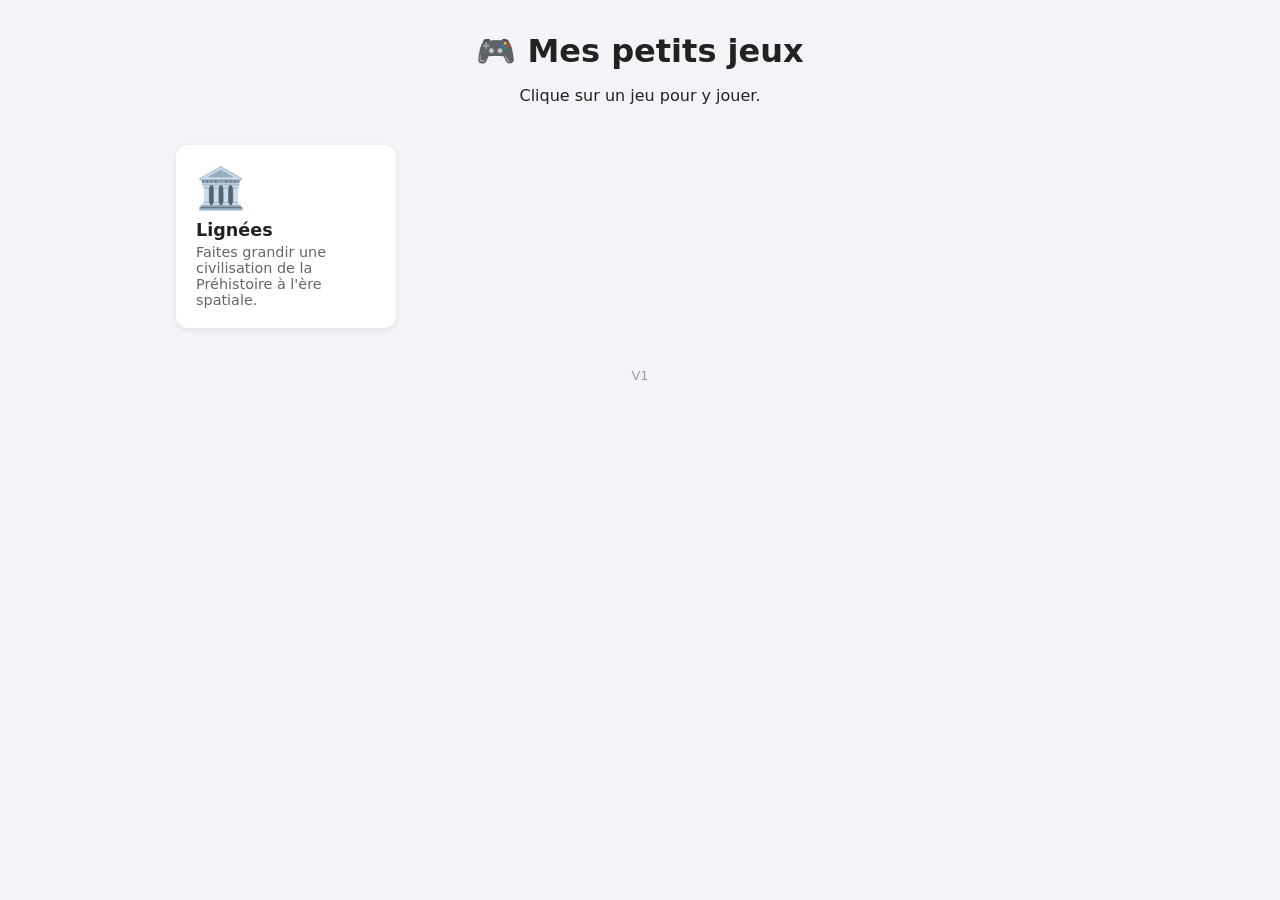
==== index.html @ 6cff0470 "Add files via upload" ====
<!doctype html>
<html lang="fr">
<head>
  <meta charset="utf-8">
  <meta name="viewport" content="width=device-width, initial-scale=1">
  <title>Mes petits jeux</title>
  <link rel="stylesheet" href="style.css">
</head>
<body>
  <header>
    <h1>🎮 Mes petits jeux</h1>
    <p>Clique sur un jeu pour y jouer.</p>
  </header>
  <main id="grille" class="grille"></main>
  <footer>V1</footer>
  <script src="jeux.js"></script>
  <script>
    const grille = document.getElementById("grille");
    for (const jeu of JEUX) {
      const carte = document.createElement("a");
      carte.className = "carte";
      carte.href = "jeux/" + jeu.dossier + "/";
      carte.innerHTML = `<span class="emoji">${jeu.emoji || "🕹️"}</span>
        <h2>${jeu.titre}</h2><p>${jeu.description || ""}</p>`;
      grille.appendChild(carte);
    }
  </script>
</body>
</html>
---- style.css ----
* { box-sizing: border-box; }
body {
  margin: 0; font-family: system-ui, sans-serif;
  background: #f4f4f8; color: #222;
}
header { text-align: center; padding: 32px 16px 8px; }
h1 { margin: 0 0 8px; }
.grille {
  display: grid; gap: 16px; padding: 16px; max-width: 960px; margin: 0 auto;
  grid-template-columns: repeat(auto-fill, minmax(200px, 1fr));
}
.carte {
  display: block; background: #fff; border-radius: 12px; padding: 20px;
  text-decoration: none; color: inherit; box-shadow: 0 2px 6px rgba(0,0,0,.08);
  transition: transform .1s;
}
.carte:hover { transform: translateY(-3px); }
.carte .emoji { font-size: 40px; }
.carte h2 { margin: 8px 0 4px; font-size: 1.1rem; }
.carte p { margin: 0; color: #666; font-size: .9rem; }
footer { text-align: center; color: #999; padding: 24px; font-size: .8rem; }
@media (prefers-color-scheme: dark) {
  body { background: #16161c; color: #eee; }
  .carte { background: #23232c; }
  .carte p { color: #aaa; }
}
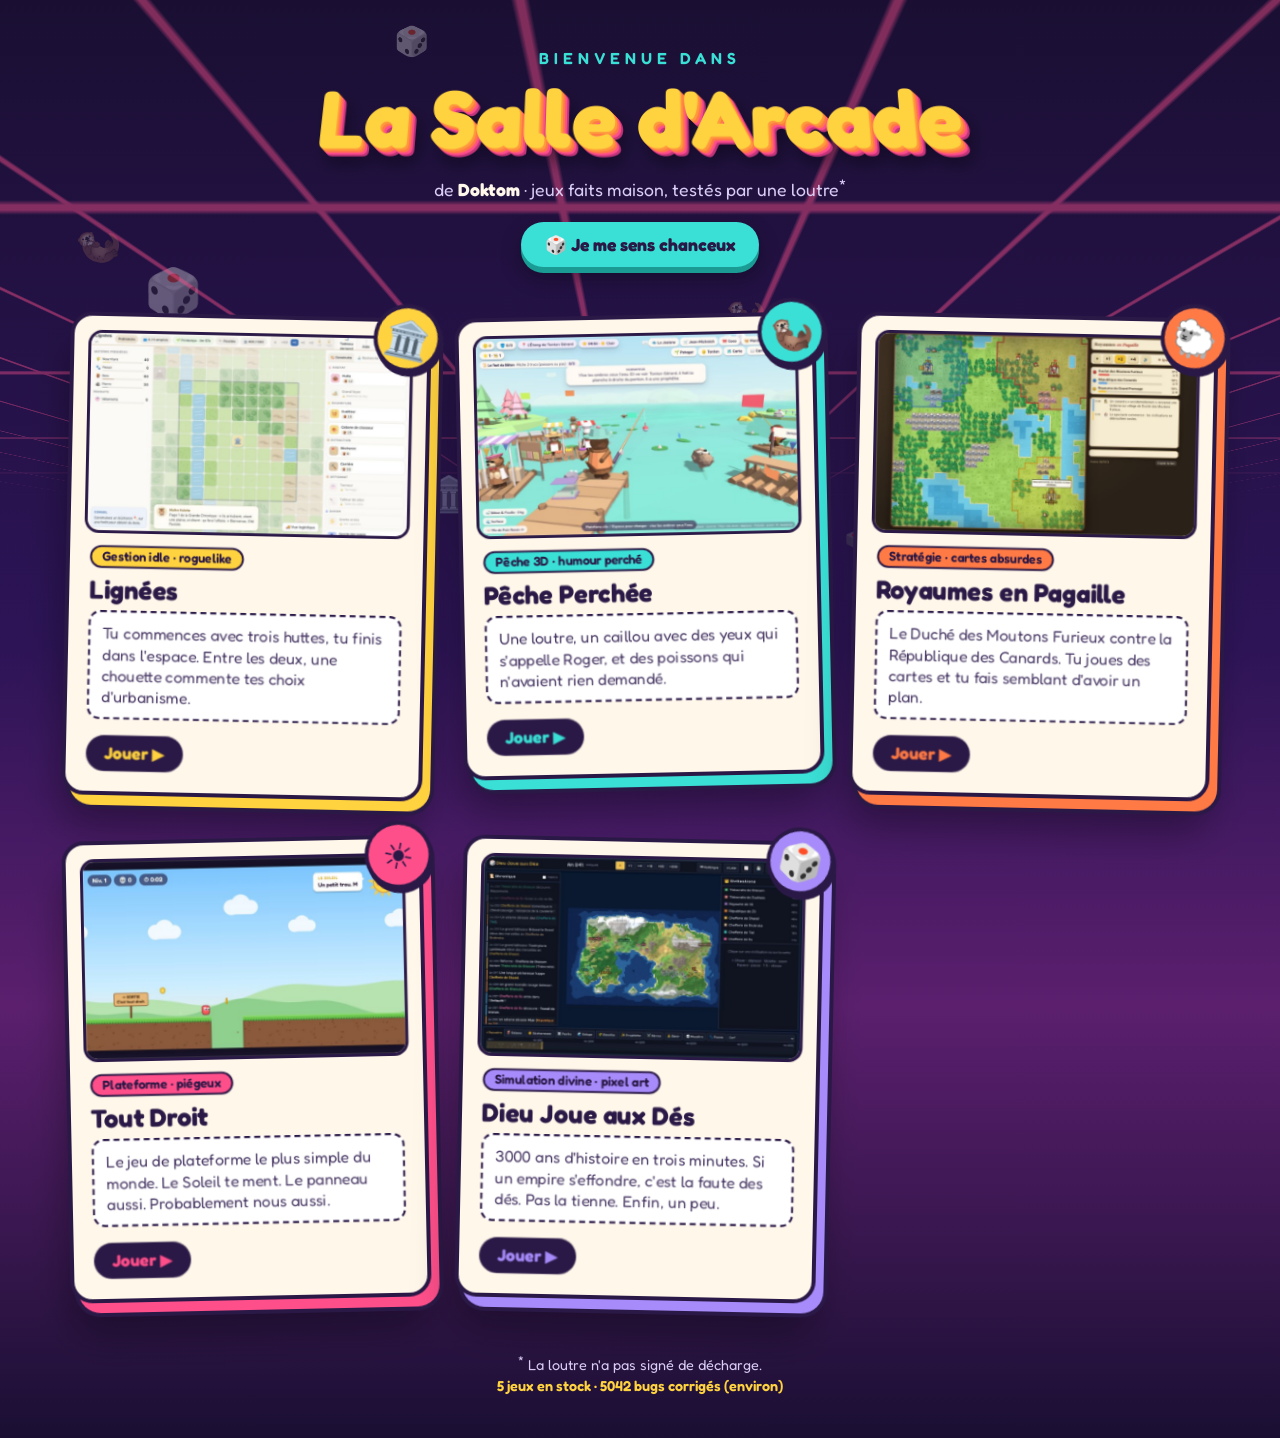
==== commit 41383a03: "Salle d'arcade 3D avec les 5 jeux Page d'accueil refaite en 3D (cartes qui suivent le pointeur, déco" ====
--- a/index.html
+++ b/index.html
@@ -3,27 +3,36 @@
 <head>
   <meta charset="utf-8">
   <meta name="viewport" content="width=device-width, initial-scale=1">
-  <title>Mes petits jeux</title>
+  <title>La Salle d'Arcade de Doktom</title>
+  <meta name="description" content="Les petits jeux de Doktom, jouables dans le navigateur.">
+  <link rel="icon" href="data:image/svg+xml,<svg xmlns='http://www.w3.org/2000/svg' viewBox='0 0 100 100'><text y='.9em' font-size='90'>🕹️</text></svg>">
+  <link rel="preconnect" href="https://fonts.googleapis.com">
+  <link rel="stylesheet" href="https://fonts.googleapis.com/css2?family=Fredoka:wght@400;600;700&display=swap">
   <link rel="stylesheet" href="style.css">
 </head>
 <body>
+  <!-- Décor : soleil couchant, sol en grille qui défile, objets qui flottent -->
+  <div class="decor" aria-hidden="true">
+    <div class="soleil"></div>
+    <div class="horizon"><div class="sol"></div></div>
+    <div class="flotteurs"></div>
+  </div>
+
   <header>
-    <h1>🎮 Mes petits jeux</h1>
-    <p>Clique sur un jeu pour y jouer.</p>
+    <p class="surtitre">Bienvenue dans</p>
+    <h1 class="titre3d" data-texte="La Salle d'Arcade">La Salle d'Arcade</h1>
+    <p class="accroche">de <strong>Doktom</strong> · jeux faits maison, testés par une loutre<sup>*</sup></p>
+    <button id="hasard" class="bouton-hasard" type="button"><span class="de">🎲</span> Je me sens chanceux</button>
   </header>
+
   <main id="grille" class="grille"></main>
-  <footer>V1</footer>
+
+  <footer>
+    <p><sup>*</sup> La loutre n'a pas signé de décharge.</p>
+    <p class="compteur"></p>
+  </footer>
+
   <script src="jeux.js"></script>
-  <script>
-    const grille = document.getElementById("grille");
-    for (const jeu of JEUX) {
-      const carte = document.createElement("a");
-      carte.className = "carte";
-      carte.href = "jeux/" + jeu.dossier + "/";
-      carte.innerHTML = `<span class="emoji">${jeu.emoji || "🕹️"}</span>
-        <h2>${jeu.titre}</h2><p>${jeu.description || ""}</p>`;
-      grille.appendChild(carte);
-    }
-  </script>
+  <script src="site.js"></script>
 </body>
 </html>
--- a/style.css
+++ b/style.css
@@ -1,26 +1,168 @@
+:root {
+  --nuit: #1a0f33;
+  --nuit-2: #2d1457;
+  --rose: #ff4f8b;
+  --jaune: #ffd23f;
+  --cyan: #3ae0d6;
+  --texte: #fff7ea;
+  --texte-doux: #d9cdf5;
+  --carte: #fff7ea;
+  --encre: #2a1846;
+}
 * { box-sizing: border-box; }
+html { background: var(--nuit); overflow-x: clip; }
 body {
-  margin: 0; font-family: system-ui, sans-serif;
-  background: #f4f4f8; color: #222;
+  margin: 0; min-height: 100vh; overflow-x: hidden;
+  font-family: "Fredoka", system-ui, sans-serif; color: var(--texte);
+  background: linear-gradient(180deg, var(--nuit) 0%, var(--nuit-2) 45%, #5b1f6e 70%, var(--nuit) 100%);
 }
-header { text-align: center; padding: 32px 16px 8px; }
-h1 { margin: 0 0 8px; }
+
+/* ---------- Décor ---------- */
+.decor { position: fixed; inset: 0; z-index: 0; pointer-events: none; overflow: hidden; }
+.soleil {
+  position: absolute; left: 50%; top: 38%; width: 340px; height: 340px; margin-left: -170px;
+  border-radius: 50%;
+  background: linear-gradient(180deg, var(--jaune) 10%, var(--rose) 75%);
+  -webkit-mask: repeating-linear-gradient(180deg, #000 0 22px, transparent 22px 30px);
+          mask: repeating-linear-gradient(180deg, #000 0 22px, transparent 22px 30px);
+  opacity: .55; filter: blur(.3px);
+}
+.horizon { position: absolute; left: 0; right: 0; bottom: 0; height: 45%; perspective: 300px; }
+.sol {
+  position: absolute; left: -50%; right: -50%; top: 0; height: 200%;
+  transform-origin: top center; transform: rotateX(70deg);
+  background-image:
+    linear-gradient(var(--rose) 2px, transparent 2px),
+    linear-gradient(90deg, var(--rose) 2px, transparent 2px);
+  background-size: 60px 60px;
+  opacity: .45;
+  animation: defile 2.5s linear infinite;
+  -webkit-mask: linear-gradient(180deg, transparent, #000 25%);
+          mask: linear-gradient(180deg, transparent, #000 25%);
+}
+@keyframes defile { to { background-position: 0 60px; } }
+.flotteurs span {
+  position: absolute; opacity: .35;
+  animation: flotte 12s ease-in-out infinite alternate;
+}
+@keyframes flotte {
+  from { transform: translate3d(0, 0, 0) rotate(-15deg); }
+  to   { transform: translate3d(30px, -60px, 0) rotate(20deg); }
+}
+
+/* ---------- En-tête ---------- */
+header { position: relative; z-index: 1; text-align: center; padding: 48px 16px 8px; }
+.surtitre { margin: 0; letter-spacing: .3em; text-transform: uppercase; color: var(--cyan); font-weight: 600; }
+.titre3d {
+  margin: 6px 0 4px; font-size: clamp(2.4rem, 9vw, 5.2rem); line-height: 1.05; font-weight: 700;
+  color: var(--jaune);
+  text-shadow:
+    1px 1px 0 #ff9a3d, 2px 2px 0 #ff9a3d, 3px 3px 0 #ff7a45, 4px 4px 0 #ff7a45,
+    5px 5px 0 var(--rose), 6px 6px 0 var(--rose), 7px 7px 0 #c2357a, 8px 8px 0 #c2357a,
+    10px 14px 18px rgba(0, 0, 0, .45);
+  transform: perspective(600px) rotateX(12deg);
+  animation: balance 5s ease-in-out infinite;
+}
+@keyframes balance {
+  0%, 100% { transform: perspective(600px) rotateX(12deg) rotateY(-8deg) rotateZ(-1.5deg); }
+  50%      { transform: perspective(600px) rotateX(12deg) rotateY(8deg) rotateZ(1.5deg); }
+}
+.accroche { margin: 14px 0 22px; color: var(--texte-doux); font-size: 1.1rem; }
+.accroche strong { color: var(--texte); }
+.bouton-hasard {
+  font: inherit; font-weight: 700; font-size: 1.1rem; cursor: pointer;
+  color: var(--encre); background: var(--cyan); border: 0; border-radius: 999px;
+  padding: 12px 24px; box-shadow: 0 6px 0 #1a9c95, 0 10px 20px rgba(0, 0, 0, .35);
+  transition: transform .1s, box-shadow .1s;
+}
+.bouton-hasard:hover { transform: translateY(-2px) rotate(-2deg); }
+.bouton-hasard:active { transform: translateY(4px); box-shadow: 0 2px 0 #1a9c95; }
+.bouton-hasard .de { display: inline-block; }
+.bouton-hasard.lance .de { animation: roule .9s ease-out; }
+@keyframes roule { to { transform: rotate(1080deg) scale(1.4); } }
+
+/* ---------- Cartes 3D ---------- */
 .grille {
-  display: grid; gap: 16px; padding: 16px; max-width: 960px; margin: 0 auto;
-  grid-template-columns: repeat(auto-fill, minmax(200px, 1fr));
+  position: relative; z-index: 1;
+  display: grid; gap: 40px 32px; padding: 40px 16px 24px; max-width: 1180px; margin: 0 auto;
+  grid-template-columns: repeat(auto-fill, minmax(min(100%, 320px), 1fr));
 }
 .carte {
-  display: block; background: #fff; border-radius: 12px; padding: 20px;
-  text-decoration: none; color: inherit; box-shadow: 0 2px 6px rgba(0,0,0,.08);
-  transition: transform .1s;
+  display: block; color: var(--encre); text-decoration: none;
+  perspective: 900px;
+  animation: levite 6s ease-in-out infinite; animation-delay: var(--delai);
 }
-.carte:hover { transform: translateY(-3px); }
-.carte .emoji { font-size: 40px; }
-.carte h2 { margin: 8px 0 4px; font-size: 1.1rem; }
-.carte p { margin: 0; color: #666; font-size: .9rem; }
-footer { text-align: center; color: #999; padding: 24px; font-size: .8rem; }
-@media (prefers-color-scheme: dark) {
-  body { background: #16161c; color: #eee; }
-  .carte { background: #23232c; }
-  .carte p { color: #aaa; }
+.carte:nth-child(even) .boite { --tz: -1.2deg; }
+.carte:nth-child(odd)  .boite { --tz: 1.2deg; }
+@keyframes levite { 0%, 100% { translate: 0 0; } 50% { translate: 0 -10px; } }
+.boite {
+  --rx: 0deg; --ry: 0deg; --tz: 0deg;
+  position: relative; transform-style: preserve-3d;
+  background: var(--carte); border-radius: 22px; padding: 14px 14px 20px;
+  border: 4px solid var(--encre);
+  transform: rotateX(var(--rx)) rotateY(var(--ry)) rotateZ(var(--tz));
+  transition: transform .25s ease-out;
+  box-shadow: 8px 10px 0 var(--accent), 8px 10px 0 4px var(--encre), 0 30px 40px rgba(0, 0, 0, .35);
 }
+.carte.survol .boite { transition: transform .06s linear; }
+.carte:focus-visible { outline: none; }
+.carte:focus-visible .boite { outline: 4px solid var(--cyan); outline-offset: 6px; }
+.apercu {
+  transform: translateZ(30px);
+  border-radius: 14px; overflow: hidden; border: 3px solid var(--encre);
+  aspect-ratio: 16 / 10; background: var(--encre);
+}
+.apercu img { display: block; width: 100%; height: 100%; object-fit: cover; transition: transform .4s; }
+.carte:hover .apercu img { transform: scale(1.06); }
+.sticker {
+  position: absolute; top: -18px; right: -14px; z-index: 2;
+  width: 68px; height: 68px; display: grid; place-items: center;
+  font-size: 36px; background: var(--accent); border: 4px solid var(--encre); border-radius: 50%;
+  transform: translateZ(80px) rotate(12deg);
+  box-shadow: 3px 4px 0 var(--encre);
+  transition: transform .3s;
+}
+.carte:hover .sticker { transform: translateZ(90px) rotate(-12deg) scale(1.1); }
+.infos { transform: translateZ(45px); padding: 12px 6px 0; }
+.genre {
+  display: inline-block; margin: 0; padding: 2px 10px; border-radius: 999px;
+  background: var(--accent); border: 2px solid var(--encre);
+  font-size: .8rem; font-weight: 600;
+}
+.infos h2 { margin: 8px 0 6px; font-size: 1.6rem; line-height: 1.1; }
+.commentaire {
+  position: relative; margin: 0 0 16px; padding: 10px 12px;
+  background: #fff; border: 2px dashed var(--encre); border-radius: 12px;
+  font-size: .98rem; line-height: 1.35; color: #4a3a66;
+}
+.jouer {
+  display: inline-block; font-weight: 700; font-size: 1.05rem;
+  background: var(--encre); color: var(--accent);
+  padding: 8px 18px; border-radius: 999px;
+  transform: translateZ(20px);
+  transition: transform .15s;
+}
+.carte:hover .jouer { transform: translateZ(20px) scale(1.08) rotate(-3deg); }
+.reflet {
+  position: absolute; inset: 0; border-radius: 18px; pointer-events: none;
+  background: radial-gradient(circle at var(--gx, 50%) var(--gy, 0%), rgba(255, 255, 255, .55), transparent 55%);
+  mix-blend-mode: soft-light; opacity: 0; transition: opacity .2s;
+  transform: translateZ(60px);
+}
+.carte.survol .reflet { opacity: 1; }
+
+/* ---------- Pied de page ---------- */
+footer { position: relative; z-index: 1; text-align: center; padding: 24px 16px 40px; color: var(--texte-doux); font-size: .9rem; }
+footer p { margin: 4px 0; }
+.compteur { color: var(--jaune); font-weight: 600; }
+
+@media (max-width: 520px) {
+  header { padding-top: 32px; }
+  .soleil { width: 240px; height: 240px; margin-left: -120px; }
+  .grille { gap: 36px; padding: 28px 22px 24px 16px; }
+  .sticker { right: -8px; width: 58px; height: 58px; font-size: 30px; }
+}
+
+@media (prefers-reduced-motion: reduce) {
+  *, *::before, *::after { animation: none !important; transition: none !important; }
+}
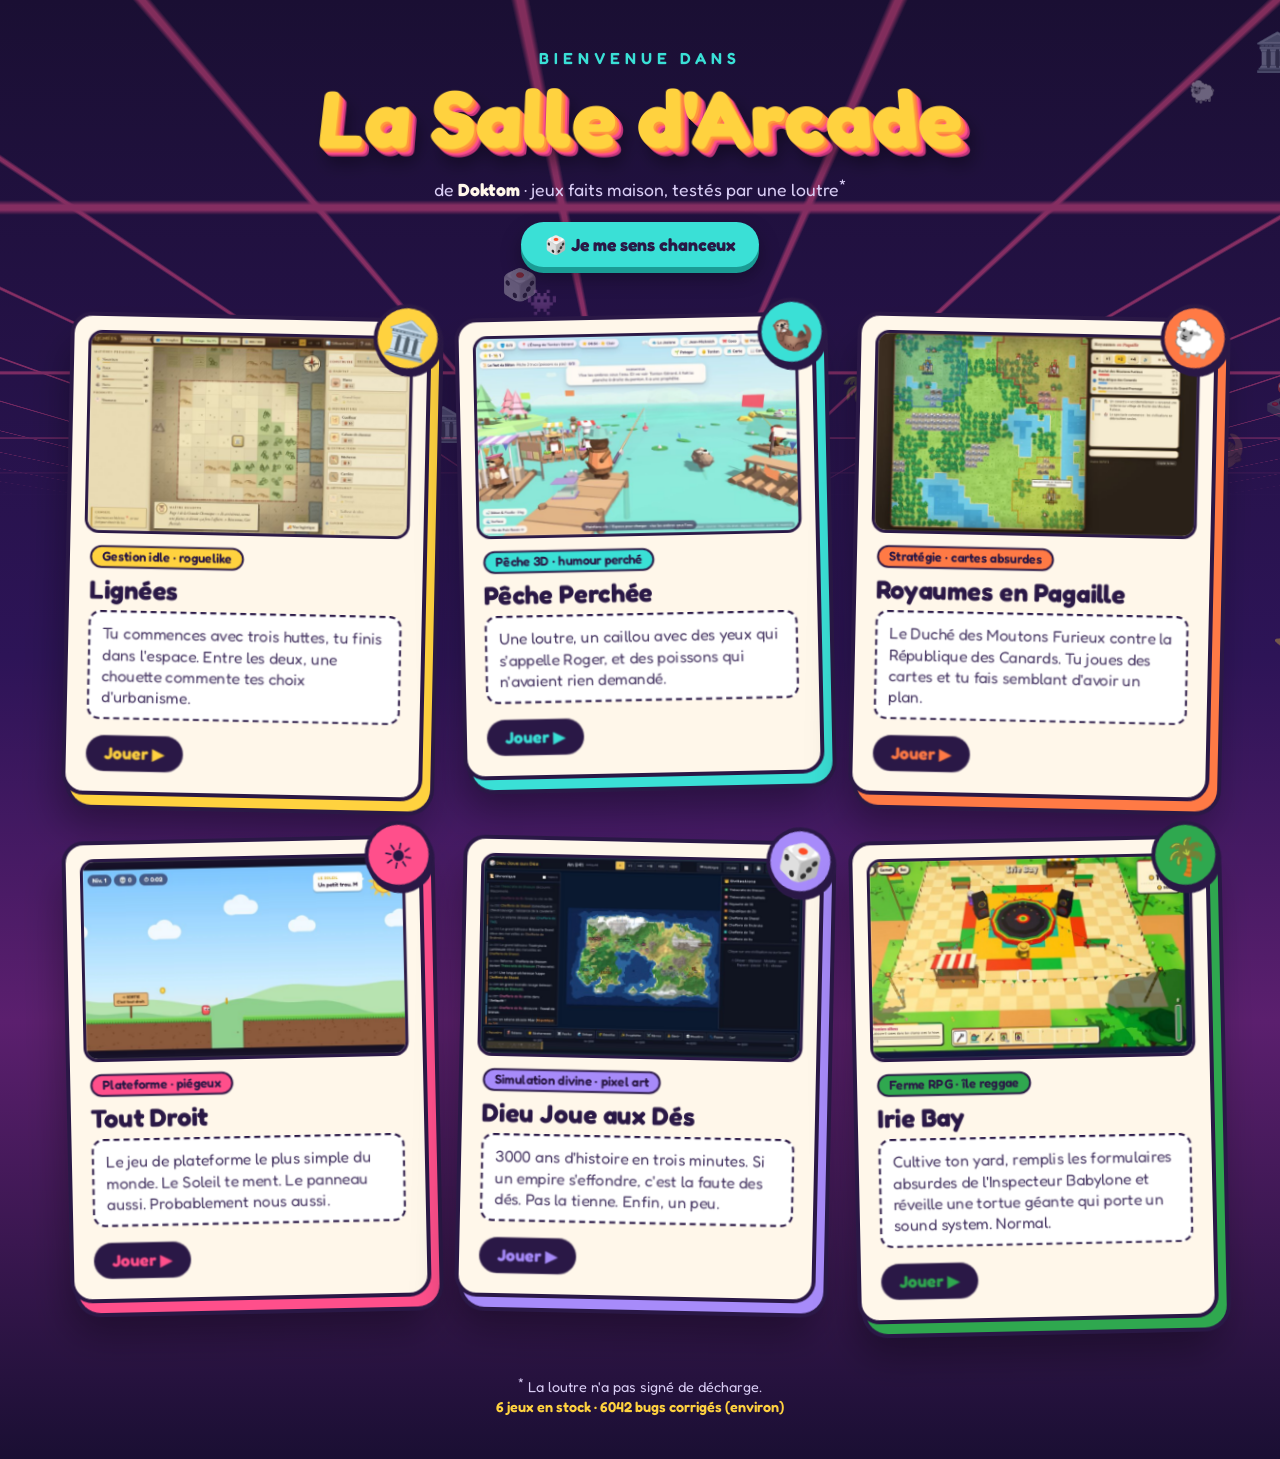
==== commit dd3f31cf: "Irie Bay : menu, progression RPG, artisanat et légende de RastaBabylone Co-Authored-By: Claude Opus " ====
--- a/index.html
+++ b/index.html
@@ -1,38 +1,38 @@
-<!doctype html>
-<html lang="fr">
-<head>
-  <meta charset="utf-8">
-  <meta name="viewport" content="width=device-width, initial-scale=1">
-  <title>La Salle d'Arcade de Doktom</title>
-  <meta name="description" content="Les petits jeux de Doktom, jouables dans le navigateur.">
-  <link rel="icon" href="data:image/svg+xml,<svg xmlns='http://www.w3.org/2000/svg' viewBox='0 0 100 100'><text y='.9em' font-size='90'>🕹️</text></svg>">
-  <link rel="preconnect" href="https://fonts.googleapis.com">
-  <link rel="stylesheet" href="https://fonts.googleapis.com/css2?family=Fredoka:wght@400;600;700&display=swap">
-  <link rel="stylesheet" href="style.css">
-</head>
-<body>
-  <!-- Décor : soleil couchant, sol en grille qui défile, objets qui flottent -->
-  <div class="decor" aria-hidden="true">
-    <div class="soleil"></div>
-    <div class="horizon"><div class="sol"></div></div>
-    <div class="flotteurs"></div>
-  </div>
-
-  <header>
-    <p class="surtitre">Bienvenue dans</p>
-    <h1 class="titre3d" data-texte="La Salle d'Arcade">La Salle d'Arcade</h1>
-    <p class="accroche">de <strong>Doktom</strong> · jeux faits maison, testés par une loutre<sup>*</sup></p>
-    <button id="hasard" class="bouton-hasard" type="button"><span class="de">🎲</span> Je me sens chanceux</button>
-  </header>
-
-  <main id="grille" class="grille"></main>
-
-  <footer>
-    <p><sup>*</sup> La loutre n'a pas signé de décharge.</p>
-    <p class="compteur"></p>
-  </footer>
-
-  <script src="jeux.js"></script>
-  <script src="site.js"></script>
-</body>
-</html>
+<!doctype html>
+<html lang="fr">
+<head>
+  <meta charset="utf-8">
+  <meta name="viewport" content="width=device-width, initial-scale=1">
+  <title>La Salle d'Arcade de Doktom</title>
+  <meta name="description" content="Les petits jeux de Doktom, jouables dans le navigateur.">
+  <link rel="icon" href="data:image/svg+xml,<svg xmlns='http://www.w3.org/2000/svg' viewBox='0 0 100 100'><text y='.9em' font-size='90'>🕹️</text></svg>">
+  <link rel="preconnect" href="https://fonts.googleapis.com">
+  <link rel="stylesheet" href="https://fonts.googleapis.com/css2?family=Fredoka:wght@400;600;700&display=swap">
+  <link rel="stylesheet" href="style.css">
+</head>
+<body>
+  <!-- Décor : soleil couchant, sol en grille qui défile, objets qui flottent -->
+  <div class="decor" aria-hidden="true">
+    <div class="soleil"></div>
+    <div class="horizon"><div class="sol"></div></div>
+    <div class="flotteurs"></div>
+  </div>
+
+  <header>
+    <p class="surtitre">Bienvenue dans</p>
+    <h1 class="titre3d" data-texte="La Salle d'Arcade">La Salle d'Arcade</h1>
+    <p class="accroche">de <strong>Doktom</strong> · jeux faits maison, testés par une loutre<sup>*</sup></p>
+    <button id="hasard" class="bouton-hasard" type="button"><span class="de">🎲</span> Je me sens chanceux</button>
+  </header>
+
+  <main id="grille" class="grille"></main>
+
+  <footer>
+    <p><sup>*</sup> La loutre n'a pas signé de décharge.</p>
+    <p class="compteur"></p>
+  </footer>
+
+  <script src="jeux.js"></script>
+  <script src="site.js"></script>
+</body>
+</html>
--- a/style.css
+++ b/style.css
@@ -1,168 +1,168 @@
-:root {
-  --nuit: #1a0f33;
-  --nuit-2: #2d1457;
-  --rose: #ff4f8b;
-  --jaune: #ffd23f;
-  --cyan: #3ae0d6;
-  --texte: #fff7ea;
-  --texte-doux: #d9cdf5;
-  --carte: #fff7ea;
-  --encre: #2a1846;
-}
-* { box-sizing: border-box; }
-html { background: var(--nuit); overflow-x: clip; }
-body {
-  margin: 0; min-height: 100vh; overflow-x: hidden;
-  font-family: "Fredoka", system-ui, sans-serif; color: var(--texte);
-  background: linear-gradient(180deg, var(--nuit) 0%, var(--nuit-2) 45%, #5b1f6e 70%, var(--nuit) 100%);
-}
-
-/* ---------- Décor ---------- */
-.decor { position: fixed; inset: 0; z-index: 0; pointer-events: none; overflow: hidden; }
-.soleil {
-  position: absolute; left: 50%; top: 38%; width: 340px; height: 340px; margin-left: -170px;
-  border-radius: 50%;
-  background: linear-gradient(180deg, var(--jaune) 10%, var(--rose) 75%);
-  -webkit-mask: repeating-linear-gradient(180deg, #000 0 22px, transparent 22px 30px);
-          mask: repeating-linear-gradient(180deg, #000 0 22px, transparent 22px 30px);
-  opacity: .55; filter: blur(.3px);
-}
-.horizon { position: absolute; left: 0; right: 0; bottom: 0; height: 45%; perspective: 300px; }
-.sol {
-  position: absolute; left: -50%; right: -50%; top: 0; height: 200%;
-  transform-origin: top center; transform: rotateX(70deg);
-  background-image:
-    linear-gradient(var(--rose) 2px, transparent 2px),
-    linear-gradient(90deg, var(--rose) 2px, transparent 2px);
-  background-size: 60px 60px;
-  opacity: .45;
-  animation: defile 2.5s linear infinite;
-  -webkit-mask: linear-gradient(180deg, transparent, #000 25%);
-          mask: linear-gradient(180deg, transparent, #000 25%);
-}
-@keyframes defile { to { background-position: 0 60px; } }
-.flotteurs span {
-  position: absolute; opacity: .35;
-  animation: flotte 12s ease-in-out infinite alternate;
-}
-@keyframes flotte {
-  from { transform: translate3d(0, 0, 0) rotate(-15deg); }
-  to   { transform: translate3d(30px, -60px, 0) rotate(20deg); }
-}
-
-/* ---------- En-tête ---------- */
-header { position: relative; z-index: 1; text-align: center; padding: 48px 16px 8px; }
-.surtitre { margin: 0; letter-spacing: .3em; text-transform: uppercase; color: var(--cyan); font-weight: 600; }
-.titre3d {
-  margin: 6px 0 4px; font-size: clamp(2.4rem, 9vw, 5.2rem); line-height: 1.05; font-weight: 700;
-  color: var(--jaune);
-  text-shadow:
-    1px 1px 0 #ff9a3d, 2px 2px 0 #ff9a3d, 3px 3px 0 #ff7a45, 4px 4px 0 #ff7a45,
-    5px 5px 0 var(--rose), 6px 6px 0 var(--rose), 7px 7px 0 #c2357a, 8px 8px 0 #c2357a,
-    10px 14px 18px rgba(0, 0, 0, .45);
-  transform: perspective(600px) rotateX(12deg);
-  animation: balance 5s ease-in-out infinite;
-}
-@keyframes balance {
-  0%, 100% { transform: perspective(600px) rotateX(12deg) rotateY(-8deg) rotateZ(-1.5deg); }
-  50%      { transform: perspective(600px) rotateX(12deg) rotateY(8deg) rotateZ(1.5deg); }
-}
-.accroche { margin: 14px 0 22px; color: var(--texte-doux); font-size: 1.1rem; }
-.accroche strong { color: var(--texte); }
-.bouton-hasard {
-  font: inherit; font-weight: 700; font-size: 1.1rem; cursor: pointer;
-  color: var(--encre); background: var(--cyan); border: 0; border-radius: 999px;
-  padding: 12px 24px; box-shadow: 0 6px 0 #1a9c95, 0 10px 20px rgba(0, 0, 0, .35);
-  transition: transform .1s, box-shadow .1s;
-}
-.bouton-hasard:hover { transform: translateY(-2px) rotate(-2deg); }
-.bouton-hasard:active { transform: translateY(4px); box-shadow: 0 2px 0 #1a9c95; }
-.bouton-hasard .de { display: inline-block; }
-.bouton-hasard.lance .de { animation: roule .9s ease-out; }
-@keyframes roule { to { transform: rotate(1080deg) scale(1.4); } }
-
-/* ---------- Cartes 3D ---------- */
-.grille {
-  position: relative; z-index: 1;
-  display: grid; gap: 40px 32px; padding: 40px 16px 24px; max-width: 1180px; margin: 0 auto;
-  grid-template-columns: repeat(auto-fill, minmax(min(100%, 320px), 1fr));
-}
-.carte {
-  display: block; color: var(--encre); text-decoration: none;
-  perspective: 900px;
-  animation: levite 6s ease-in-out infinite; animation-delay: var(--delai);
-}
-.carte:nth-child(even) .boite { --tz: -1.2deg; }
-.carte:nth-child(odd)  .boite { --tz: 1.2deg; }
-@keyframes levite { 0%, 100% { translate: 0 0; } 50% { translate: 0 -10px; } }
-.boite {
-  --rx: 0deg; --ry: 0deg; --tz: 0deg;
-  position: relative; transform-style: preserve-3d;
-  background: var(--carte); border-radius: 22px; padding: 14px 14px 20px;
-  border: 4px solid var(--encre);
-  transform: rotateX(var(--rx)) rotateY(var(--ry)) rotateZ(var(--tz));
-  transition: transform .25s ease-out;
-  box-shadow: 8px 10px 0 var(--accent), 8px 10px 0 4px var(--encre), 0 30px 40px rgba(0, 0, 0, .35);
-}
-.carte.survol .boite { transition: transform .06s linear; }
-.carte:focus-visible { outline: none; }
-.carte:focus-visible .boite { outline: 4px solid var(--cyan); outline-offset: 6px; }
-.apercu {
-  transform: translateZ(30px);
-  border-radius: 14px; overflow: hidden; border: 3px solid var(--encre);
-  aspect-ratio: 16 / 10; background: var(--encre);
-}
-.apercu img { display: block; width: 100%; height: 100%; object-fit: cover; transition: transform .4s; }
-.carte:hover .apercu img { transform: scale(1.06); }
-.sticker {
-  position: absolute; top: -18px; right: -14px; z-index: 2;
-  width: 68px; height: 68px; display: grid; place-items: center;
-  font-size: 36px; background: var(--accent); border: 4px solid var(--encre); border-radius: 50%;
-  transform: translateZ(80px) rotate(12deg);
-  box-shadow: 3px 4px 0 var(--encre);
-  transition: transform .3s;
-}
-.carte:hover .sticker { transform: translateZ(90px) rotate(-12deg) scale(1.1); }
-.infos { transform: translateZ(45px); padding: 12px 6px 0; }
-.genre {
-  display: inline-block; margin: 0; padding: 2px 10px; border-radius: 999px;
-  background: var(--accent); border: 2px solid var(--encre);
-  font-size: .8rem; font-weight: 600;
-}
-.infos h2 { margin: 8px 0 6px; font-size: 1.6rem; line-height: 1.1; }
-.commentaire {
-  position: relative; margin: 0 0 16px; padding: 10px 12px;
-  background: #fff; border: 2px dashed var(--encre); border-radius: 12px;
-  font-size: .98rem; line-height: 1.35; color: #4a3a66;
-}
-.jouer {
-  display: inline-block; font-weight: 700; font-size: 1.05rem;
-  background: var(--encre); color: var(--accent);
-  padding: 8px 18px; border-radius: 999px;
-  transform: translateZ(20px);
-  transition: transform .15s;
-}
-.carte:hover .jouer { transform: translateZ(20px) scale(1.08) rotate(-3deg); }
-.reflet {
-  position: absolute; inset: 0; border-radius: 18px; pointer-events: none;
-  background: radial-gradient(circle at var(--gx, 50%) var(--gy, 0%), rgba(255, 255, 255, .55), transparent 55%);
-  mix-blend-mode: soft-light; opacity: 0; transition: opacity .2s;
-  transform: translateZ(60px);
-}
-.carte.survol .reflet { opacity: 1; }
-
-/* ---------- Pied de page ---------- */
-footer { position: relative; z-index: 1; text-align: center; padding: 24px 16px 40px; color: var(--texte-doux); font-size: .9rem; }
-footer p { margin: 4px 0; }
-.compteur { color: var(--jaune); font-weight: 600; }
-
-@media (max-width: 520px) {
-  header { padding-top: 32px; }
-  .soleil { width: 240px; height: 240px; margin-left: -120px; }
-  .grille { gap: 36px; padding: 28px 22px 24px 16px; }
-  .sticker { right: -8px; width: 58px; height: 58px; font-size: 30px; }
-}
-
-@media (prefers-reduced-motion: reduce) {
-  *, *::before, *::after { animation: none !important; transition: none !important; }
-}
+:root {
+  --nuit: #1a0f33;
+  --nuit-2: #2d1457;
+  --rose: #ff4f8b;
+  --jaune: #ffd23f;
+  --cyan: #3ae0d6;
+  --texte: #fff7ea;
+  --texte-doux: #d9cdf5;
+  --carte: #fff7ea;
+  --encre: #2a1846;
+}
+* { box-sizing: border-box; }
+html { background: var(--nuit); overflow-x: clip; }
+body {
+  margin: 0; min-height: 100vh; overflow-x: hidden;
+  font-family: "Fredoka", system-ui, sans-serif; color: var(--texte);
+  background: linear-gradient(180deg, var(--nuit) 0%, var(--nuit-2) 45%, #5b1f6e 70%, var(--nuit) 100%);
+}
+
+/* ---------- Décor ---------- */
+.decor { position: fixed; inset: 0; z-index: 0; pointer-events: none; overflow: hidden; }
+.soleil {
+  position: absolute; left: 50%; top: 38%; width: 340px; height: 340px; margin-left: -170px;
+  border-radius: 50%;
+  background: linear-gradient(180deg, var(--jaune) 10%, var(--rose) 75%);
+  -webkit-mask: repeating-linear-gradient(180deg, #000 0 22px, transparent 22px 30px);
+          mask: repeating-linear-gradient(180deg, #000 0 22px, transparent 22px 30px);
+  opacity: .55; filter: blur(.3px);
+}
+.horizon { position: absolute; left: 0; right: 0; bottom: 0; height: 45%; perspective: 300px; }
+.sol {
+  position: absolute; left: -50%; right: -50%; top: 0; height: 200%;
+  transform-origin: top center; transform: rotateX(70deg);
+  background-image:
+    linear-gradient(var(--rose) 2px, transparent 2px),
+    linear-gradient(90deg, var(--rose) 2px, transparent 2px);
+  background-size: 60px 60px;
+  opacity: .45;
+  animation: defile 2.5s linear infinite;
+  -webkit-mask: linear-gradient(180deg, transparent, #000 25%);
+          mask: linear-gradient(180deg, transparent, #000 25%);
+}
+@keyframes defile { to { background-position: 0 60px; } }
+.flotteurs span {
+  position: absolute; opacity: .35;
+  animation: flotte 12s ease-in-out infinite alternate;
+}
+@keyframes flotte {
+  from { transform: translate3d(0, 0, 0) rotate(-15deg); }
+  to   { transform: translate3d(30px, -60px, 0) rotate(20deg); }
+}
+
+/* ---------- En-tête ---------- */
+header { position: relative; z-index: 1; text-align: center; padding: 48px 16px 8px; }
+.surtitre { margin: 0; letter-spacing: .3em; text-transform: uppercase; color: var(--cyan); font-weight: 600; }
+.titre3d {
+  margin: 6px 0 4px; font-size: clamp(2.4rem, 9vw, 5.2rem); line-height: 1.05; font-weight: 700;
+  color: var(--jaune);
+  text-shadow:
+    1px 1px 0 #ff9a3d, 2px 2px 0 #ff9a3d, 3px 3px 0 #ff7a45, 4px 4px 0 #ff7a45,
+    5px 5px 0 var(--rose), 6px 6px 0 var(--rose), 7px 7px 0 #c2357a, 8px 8px 0 #c2357a,
+    10px 14px 18px rgba(0, 0, 0, .45);
+  transform: perspective(600px) rotateX(12deg);
+  animation: balance 5s ease-in-out infinite;
+}
+@keyframes balance {
+  0%, 100% { transform: perspective(600px) rotateX(12deg) rotateY(-8deg) rotateZ(-1.5deg); }
+  50%      { transform: perspective(600px) rotateX(12deg) rotateY(8deg) rotateZ(1.5deg); }
+}
+.accroche { margin: 14px 0 22px; color: var(--texte-doux); font-size: 1.1rem; }
+.accroche strong { color: var(--texte); }
+.bouton-hasard {
+  font: inherit; font-weight: 700; font-size: 1.1rem; cursor: pointer;
+  color: var(--encre); background: var(--cyan); border: 0; border-radius: 999px;
+  padding: 12px 24px; box-shadow: 0 6px 0 #1a9c95, 0 10px 20px rgba(0, 0, 0, .35);
+  transition: transform .1s, box-shadow .1s;
+}
+.bouton-hasard:hover { transform: translateY(-2px) rotate(-2deg); }
+.bouton-hasard:active { transform: translateY(4px); box-shadow: 0 2px 0 #1a9c95; }
+.bouton-hasard .de { display: inline-block; }
+.bouton-hasard.lance .de { animation: roule .9s ease-out; }
+@keyframes roule { to { transform: rotate(1080deg) scale(1.4); } }
+
+/* ---------- Cartes 3D ---------- */
+.grille {
+  position: relative; z-index: 1;
+  display: grid; gap: 40px 32px; padding: 40px 16px 24px; max-width: 1180px; margin: 0 auto;
+  grid-template-columns: repeat(auto-fill, minmax(min(100%, 320px), 1fr));
+}
+.carte {
+  display: block; color: var(--encre); text-decoration: none;
+  perspective: 900px;
+  animation: levite 6s ease-in-out infinite; animation-delay: var(--delai);
+}
+.carte:nth-child(even) .boite { --tz: -1.2deg; }
+.carte:nth-child(odd)  .boite { --tz: 1.2deg; }
+@keyframes levite { 0%, 100% { translate: 0 0; } 50% { translate: 0 -10px; } }
+.boite {
+  --rx: 0deg; --ry: 0deg; --tz: 0deg;
+  position: relative; transform-style: preserve-3d;
+  background: var(--carte); border-radius: 22px; padding: 14px 14px 20px;
+  border: 4px solid var(--encre);
+  transform: rotateX(var(--rx)) rotateY(var(--ry)) rotateZ(var(--tz));
+  transition: transform .25s ease-out;
+  box-shadow: 8px 10px 0 var(--accent), 8px 10px 0 4px var(--encre), 0 30px 40px rgba(0, 0, 0, .35);
+}
+.carte.survol .boite { transition: transform .06s linear; }
+.carte:focus-visible { outline: none; }
+.carte:focus-visible .boite { outline: 4px solid var(--cyan); outline-offset: 6px; }
+.apercu {
+  transform: translateZ(30px);
+  border-radius: 14px; overflow: hidden; border: 3px solid var(--encre);
+  aspect-ratio: 16 / 10; background: var(--encre);
+}
+.apercu img { display: block; width: 100%; height: 100%; object-fit: cover; transition: transform .4s; }
+.carte:hover .apercu img { transform: scale(1.06); }
+.sticker {
+  position: absolute; top: -18px; right: -14px; z-index: 2;
+  width: 68px; height: 68px; display: grid; place-items: center;
+  font-size: 36px; background: var(--accent); border: 4px solid var(--encre); border-radius: 50%;
+  transform: translateZ(80px) rotate(12deg);
+  box-shadow: 3px 4px 0 var(--encre);
+  transition: transform .3s;
+}
+.carte:hover .sticker { transform: translateZ(90px) rotate(-12deg) scale(1.1); }
+.infos { transform: translateZ(45px); padding: 12px 6px 0; }
+.genre {
+  display: inline-block; margin: 0; padding: 2px 10px; border-radius: 999px;
+  background: var(--accent); border: 2px solid var(--encre);
+  font-size: .8rem; font-weight: 600;
+}
+.infos h2 { margin: 8px 0 6px; font-size: 1.6rem; line-height: 1.1; }
+.commentaire {
+  position: relative; margin: 0 0 16px; padding: 10px 12px;
+  background: #fff; border: 2px dashed var(--encre); border-radius: 12px;
+  font-size: .98rem; line-height: 1.35; color: #4a3a66;
+}
+.jouer {
+  display: inline-block; font-weight: 700; font-size: 1.05rem;
+  background: var(--encre); color: var(--accent);
+  padding: 8px 18px; border-radius: 999px;
+  transform: translateZ(20px);
+  transition: transform .15s;
+}
+.carte:hover .jouer { transform: translateZ(20px) scale(1.08) rotate(-3deg); }
+.reflet {
+  position: absolute; inset: 0; border-radius: 18px; pointer-events: none;
+  background: radial-gradient(circle at var(--gx, 50%) var(--gy, 0%), rgba(255, 255, 255, .55), transparent 55%);
+  mix-blend-mode: soft-light; opacity: 0; transition: opacity .2s;
+  transform: translateZ(60px);
+}
+.carte.survol .reflet { opacity: 1; }
+
+/* ---------- Pied de page ---------- */
+footer { position: relative; z-index: 1; text-align: center; padding: 24px 16px 40px; color: var(--texte-doux); font-size: .9rem; }
+footer p { margin: 4px 0; }
+.compteur { color: var(--jaune); font-weight: 600; }
+
+@media (max-width: 520px) {
+  header { padding-top: 32px; }
+  .soleil { width: 240px; height: 240px; margin-left: -120px; }
+  .grille { gap: 36px; padding: 28px 22px 24px 16px; }
+  .sticker { right: -8px; width: 58px; height: 58px; font-size: 30px; }
+}
+
+@media (prefers-reduced-motion: reduce) {
+  *, *::before, *::after { animation: none !important; transition: none !important; }
+}
